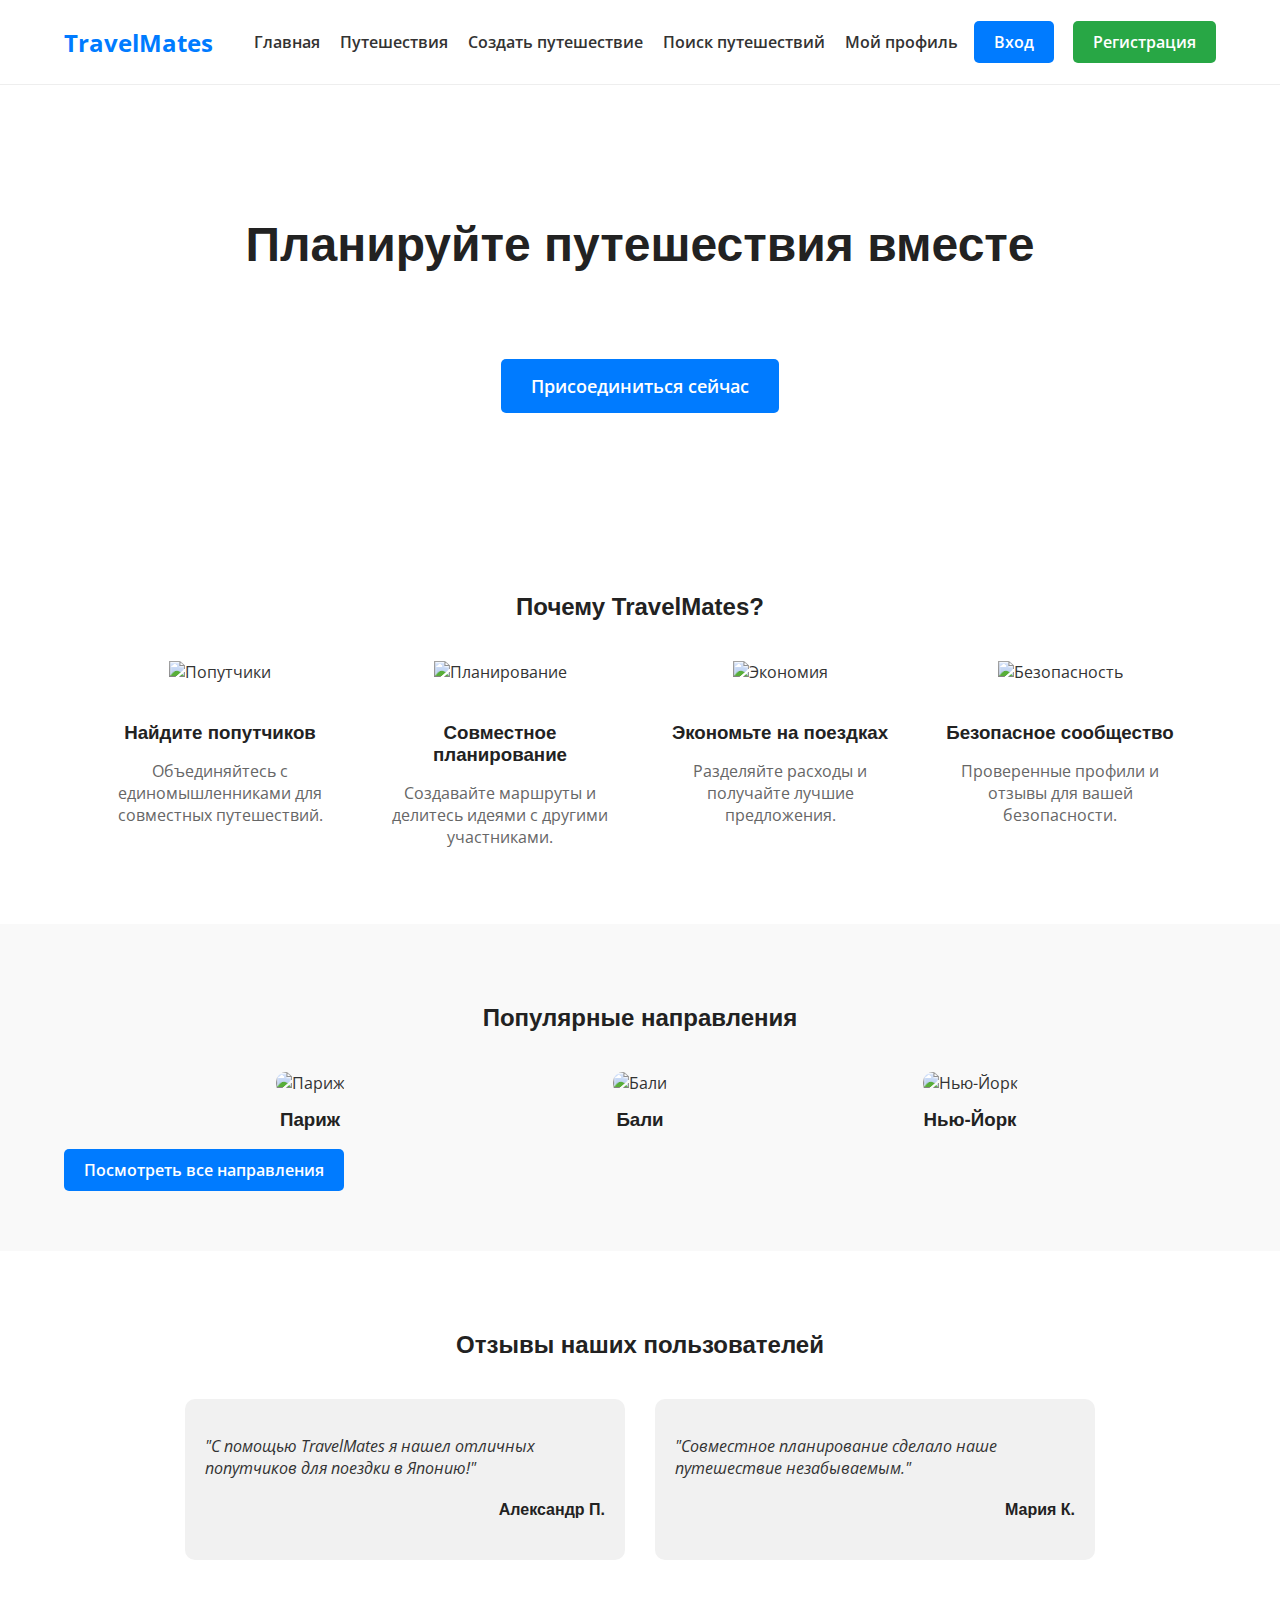
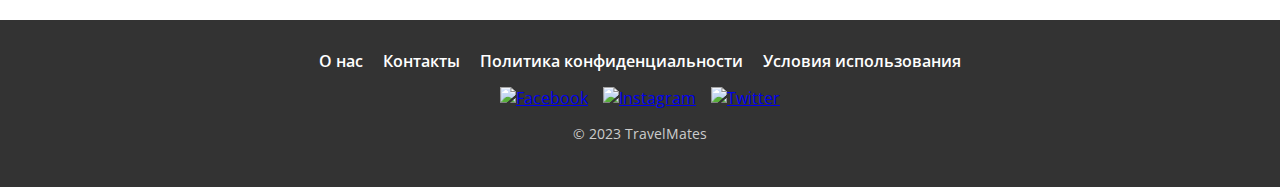
==== index.html @ f7ff38dd "Add files via upload" ====
<!DOCTYPE html>
<html lang="ru">
<head>
    <meta charset="UTF-8">
    <title>Совместное планирование путешествий</title>
    <meta name="viewport" content="width=device-width, initial-scale=1.0">
    <!-- Подключение файла стилей -->
    <link rel="stylesheet" href="styles.css">
    <!-- Подключение Google Fonts -->
    <link rel="preconnect" href="https://fonts.googleapis.com">
    <link rel="preconnect" href="https://fonts.gstatic.com" crossorigin>
    <link href="https://fonts.googleapis.com/css2?family=Open+Sans:wght@400;600&display=swap" rel="stylesheet">
    <link rel="stylesheet" href="/style.css">
</head>
<body>

    <!-- Шапка сайта -->
    <header>
        <div class="container">
            <div class="logo">
                <a href="#">TravelMates</a>
            </div>
            <nav>
                <ul class="nav-menu">
                    <li><a href="index.html">Главная</a></li>
                    <li><a href="trips.html">Путешествия</a></li>
                    <li><a href="trip-planner.html">Создать путешествие</a></li>
                    <li><a href="search-trips.html">Поиск путешествий</a></li>
                    <li><a href="profile.html">Мой профиль</a></li>
                </ul>
            </nav>
            <div class="auth-buttons">
                <a href="#" class="btn" id="login-btn">Вход</a>
                <a href="#" class="btn btn-primary" id="register-btn">Регистрация</a>
            </div>
        </div>
    </header>

    <!-- Геро-секция -->
    <section class="hero">
        <div class="container">
            <h1>Планируйте путешествия вместе</h1>
            <p>Находите попутчиков и создавайте незабываемые маршруты.</p>
            <a href="/trip-planner.html" class="btn btn-large">Присоединиться сейчас</a>
        </div>
    </section>

    <!-- Преимущества -->
    <section class="features">
        <div class="container">
            <h2>Почему TravelMates?</h2>
            <div class="features-list">
                <div class="feature-item">
                    <img src="icons/companions.png" alt="Попутчики">
                    <h3>Найдите попутчиков</h3>
                    <p>Объединяйтесь с единомышленниками для совместных путешествий.</p>
                </div>
                <div class="feature-item">
                    <img src="icons/planning.png" alt="Планирование">
                    <h3>Совместное планирование</h3>
                    <p>Создавайте маршруты и делитесь идеями с другими участниками.</p>
                </div>
                <div class="feature-item">
                    <img src="icons/savings.png" alt="Экономия">
                    <h3>Экономьте на поездках</h3>
                    <p>Разделяйте расходы и получайте лучшие предложения.</p>
                </div>
                <div class="feature-item">
                    <img src="icons/security.png" alt="Безопасность">
                    <h3>Безопасное сообщество</h3>
                    <p>Проверенные профили и отзывы для вашей безопасности.</p>
                </div>
            </div>
        </div>
    </section>

    <!-- Популярные направления -->
    <section class="destinations">
        <div class="container">
            <h2>Популярные направления</h2>
            <div class="destinations-list">
                <!-- Карточки направлений -->
                <div class="destination-item">
                    <img src="images/paris.jpg" alt="Париж">
                    <h3>Париж</h3>
                </div>
                <div class="destination-item">
                    <img src="images/bali.jpg" alt="Бали">
                    <h3>Бали</h3>
                </div>
                <div class="destination-item">
                    <img src="images/newyork.jpg" alt="Нью-Йорк">
                    <h3>Нью-Йорк</h3>
                </div>
                <!-- Добавьте больше карточек по необходимости -->
            </div>
            <a href="/trips.html" class="btn">Посмотреть все направления</a>
        </div>
    </section>

    <!-- Отзывы пользователей -->
    <section class="testimonials">
        <div class="container">
            <h2>Отзывы наших пользователей</h2>
            <div class="testimonials-list">
                <div class="testimonial-item">
                    <p>"С помощью TravelMates я нашел отличных попутчиков для поездки в Японию!"</p>
                    <h4>Александр П.</h4>
                </div>
                <div class="testimonial-item">
                    <p>"Совместное планирование сделало наше путешествие незабываемым."</p>
                    <h4>Мария К.</h4>
                </div>
                <!-- Добавьте больше отзывов по необходимости -->
            </div>
        </div>
    </section>

    <!-- Модальное окно для входа -->
    <div id="login-modal" class="modal">
        <div class="modal-content">
            <span class="close" id="close-login">&times;</span>
            <h2>Вход</h2>
            <form id="login-form">
                <label for="login-email">Электронная почта</label>
                <input type="email" id="login-email" name="email" required>
                
                <label for="login-password">Пароль</label>
                <input type="password" id="login-password" name="password" required>
                
                <button type="submit" class="btn btn-primary">Войти</button>
            </form>
        </div>
    </div>

    <!-- Модальное окно для регистрации -->
    <div id="register-modal" class="modal">
        <div class="modal-content">
            <span class="close" id="close-register">&times;</span>
            <h2>Регистрация</h2>
            <form id="register-form">
                <label for="register-name">Имя</label>
                <input type="text" id="register-name" name="name" required>
                
                <label for="register-email">Электронная почта</label>
                <input type="email" id="register-email" name="email" required>
                
                <label for="register-password">Пароль</label>
                <input type="password" id="register-password" name="password" required>
                
                <button type="submit" class="btn btn-primary">Зарегистрироваться</button>
            </form>
        </div>
    </div>

    <!-- Футер сайта -->
    <footer>
        <div class="container">
            <div class="footer-links">
                <a href="#">О нас</a>
                <a href="#">Контакты</a>
                <a href="#">Политика конфиденциальности</a>
                <a href="#">Условия использования</a>
            </div>
            <div class="social-media">
                <a href="#"><img src="icons/facebook.png" alt="Facebook"></a>
                <a href="#"><img src="icons/instagram.png" alt="Instagram"></a>
                <a href="#"><img src="icons/twitter.png" alt="Twitter"></a>
            </div>
            <p>&copy; 2023 TravelMates</p>
        </div>
    </footer>

    <!-- Подключение JavaScript-файла -->
    <script src="script.js"></script>

</body>
</html>
---- style.css ----
/* Основные стили */

body {
    margin: 0;
    font-family: 'Open Sans', sans-serif;
    color: #333;
}

h1, h2, h3, h4 {
    font-family: 'Montserrat', sans-serif;
    color: #222;
}

.container {
    width: 90%;
    max-width: 1200px;
    margin: 0 auto;
}

/* Шапка */

header {
    background-color: #fff;
    border-bottom: 1px solid #eee;
}

header .container {
    display: flex;
    align-items: center;
    justify-content: space-between;
    padding: 15px 0;
}

.logo a {
    text-decoration: none;
    font-size: 24px;
    font-weight: 700;
    color: #007BFF;
}

.nav-menu {
    list-style: none;
    display: flex;
    gap: 20px;
}

.nav-menu li a {
    text-decoration: none;
    color: #333;
    font-weight: 600;
}

.auth-buttons .btn {
    margin-left: 15px;
}

/* Кнопки */

.btn {
    display: inline-block;
    text-decoration: none;
    padding: 10px 20px;
    background-color: #007BFF;
    color: #fff;
    border-radius: 5px;
    font-weight: 600;
    transition: background-color 0.3s;
}

.btn:hover {
    background-color: #0056b3;
}

.btn-primary {
    background-color: #28a745;
}

.btn-primary:hover {
    background-color: #218838;
}

.btn-large {
    padding: 15px 30px;
    font-size: 18px;
}

/* Геро-секция */

.hero {
    background-image: url('images/hero.jpg');
    background-size: cover;
    background-position: center;
    color: #fff;
    text-align: center;
    padding: 100px 0;
}

.hero h1 {
    font-size: 48px;
    margin-bottom: 20px;
}

.hero p {
    font-size: 24px;
    margin-bottom: 30px;
}

/* Преимущества */

.features {
    padding: 60px 0;
    text-align: center;
}

.features h2 {
    margin-bottom: 40px;
}

.features-list {
    display: flex;
    flex-wrap: wrap;
    justify-content: center;
    gap: 30px;
}

.feature-item {
    width: 250px;
}

.feature-item img {
    width: 80px;
    margin-bottom: 20px;
}

.feature-item h3 {
    margin-bottom: 15px;
}

.feature-item p {
    color: #666;
}

/* Популярные направления */

.destinations {
    padding: 60px 0;
    background-color: #f9f9f9;
}

.destinations h2 {
    text-align: center;
    margin-bottom: 40px;
}

.destinations-list {
    display: flex;
    flex-wrap: wrap;
    justify-content: center;
    gap: 30px;
}

.destination-item {
    width: 300px;
    text-align: center;
}

.destination-item img {
    width: 100%;
    border-radius: 10px;
}

.destination-item h3 {
    margin-top: 15px;
}

/* Отзывы */

.testimonials {
    padding: 60px 0;
}

.testimonials h2 {
    text-align: center;
    margin-bottom: 40px;
}

.testimonials-list {
    display: flex;
    flex-wrap: wrap;
    justify-content: center;
    gap: 30px;
}

.testimonial-item {
    width: 400px;
    background-color: #f1f1f1;
    padding: 20px;
    border-radius: 10px;
}

.testimonial-item p {
    font-style: italic;
    margin-bottom: 15px;
}

.testimonial-item h4 {
    text-align: right;
    font-weight: 600;
}

/* Футер */

footer {
    background-color: #333;
    color: #fff;
    padding: 30px 0;
}

.footer-links {
    display: flex;
    justify-content: center;
    gap: 20px;
    margin-bottom: 15px;
}

.footer-links a {
    color: #fff;
    text-decoration: none;
    font-weight: 600;
}

.social-media {
    display: flex;
    justify-content: center;
    gap: 15px;
    margin-bottom: 15px;
}

.social-media a img {
    width: 24px;
}

footer p {
    text-align: center;
    font-size: 14px;
    color: #ccc;
}

/* Адаптивность */

@media (max-width: 768px) {
    .nav-menu {
        display: none;
    }

    header .container {
        justify-content: space-between;
    }

    .features-list, .destinations-list, .testimonials-list {
        flex-direction: column;
        align-items: center;
    }

    .feature-item, .destination-item, .testimonial-item {
        width: 100%;
    }
}


/* Модальные окна */
.modal {
    display: none; /* Скрыто по умолчанию */
    position: fixed; /* Остаётся на месте */
    z-index: 1000; /* Расположено над другими элементами */
    left: 0;
    top: 0;
    width: 100%; /* Полная ширина */
    height: 100%; /* Полная высота */
    overflow: auto; /* Включает прокрутку при необходимости */
    background-color: rgba(0,0,0,0.5); /* Полупрозрачный фон */
}

.modal-content {
    background-color: #fefefe;
    margin: 10% auto; /* 10% от верхнего края и центрирование по горизонтали */
    padding: 20px;
    border: 1px solid #888;
    width: 90%;
    max-width: 500px; /* Максимальная ширина модального окна */
    border-radius: 10px;
    position: relative;
}

.close {
    color: #aaa;
    position: absolute;
    right: 15px;
    top: 15px;
    font-size: 28px;
    font-weight: bold;
    cursor: pointer;
}

.close:hover,
.close:focus {
    color: #000;
    text-decoration: none;
}

.modal h2 {
    margin-top: 0;
}

.modal label {
    display: block;
    margin-top: 15px;
    font-weight: 600;
}

.modal input {
    width: 100%;
    padding: 10px;
    margin-top: 5px;
    border: 1px solid #ccc;
    border-radius: 5px;
}

.modal button {
    margin-top: 20px;
    width: 100%;
}

/* Адаптивность для мобильных устройств */
@media (max-width: 600px) {
    .modal-content {
        margin: 20% auto;
    }
}

/* Стили для страницы профиля */

/* Структура профиля */
.profile-header {
    display: flex;
    flex-wrap: wrap;
    align-items: center;
    margin-top: 30px;
}

.profile-avatar {
    position: relative;
    margin-right: 30px;
}

.profile-avatar img {
    width: 150px;
    height: 150px;
    border-radius: 50%;
    object-fit: cover;
}

#edit-avatar-btn {
    position: absolute;
    bottom: 0;
    left: 0;
    transform: translateY(50%);
    font-size: 12px;
    padding: 5px 10px;
}

.profile-info {
    flex: 1;
}

.profile-info h1 {
    margin-top: 0;
    font-size: 32px;
}

.profile-description {
    margin-top: 15px;
    color: #666;
}

#edit-profile-btn {
    margin-top: 20px;
}

/* Стили для списка путешествий */
.profile-trips {
    margin-top: 50px;
}

.profile-trips h2 {
    margin-bottom: 20px;
    font-size: 28px;
}

.trips-list {
    display: flex;
    flex-wrap: wrap;
    gap: 30px;
}

.trip-item {
    width: calc(50% - 15px);
    background-color: #f9f9f9;
    border-radius: 10px;
    overflow: hidden;
    display: flex;
}

.trip-item img {
    width: 150px;
    height: 150px;
    object-fit: cover;
}

.trip-info {
    padding: 15px;
    flex: 1;
}

.trip-info h3 {
    margin-top: 0;
}

.trip-info p {
    margin: 10px 0;
    color: #666;
}

.trip-info .btn {
    margin-top: 10px;
}

/* Адаптивность */
@media (max-width: 768px) {
    .profile-header {
        flex-direction: column;
        align-items: center;
    }

    .profile-avatar {
        margin-right: 0;
        margin-bottom: 20px;
    }

    .profile-info {
        text-align: center;
    }

    .trips-list {
        flex-direction: column;
    }

    .trip-item {
        width: 100%;
    }
}

/* Стили для страницы планирования путешествия */

.trip-form {
    margin-top: 30px;
    background-color: #f9f9f9;
    padding: 20px;
    border-radius: 10px;
    box-shadow: 0 2px 4px rgba(0, 0, 0, 0.1);
}

.trip-form label {
    display: block;
    margin-top: 15px;
    font-weight: 600;
}

.trip-form input,
.trip-form textarea,
.trip-form select {
    width: 100%;
    padding: 10px;
    margin-top: 5px;
    border: 1px solid #ccc;
    border-radius: 5px;
    font-size: 16px;
}

.trip-form input[type="date"] {
    font-family: inherit;
}

.trip-form textarea {
    resize: vertical;
}

.trip-form .trip-dates {
    display: flex;
    gap: 20px;
    margin-top: 15px;
}

.trip-form .trip-dates div {
    flex: 1;
}

.trip-form button {
    margin-top: 20px;
    width: 100%;
    background-color: #28a745;
    color: #fff;
    padding: 15px;
    border: none;
    border-radius: 5px;
    font-size: 18px;
    cursor: pointer;
    transition: background-color 0.3s ease;
}

.trip-form button:hover {
    background-color: #218838;
}

/* Стили для страницы списка путешествий */

.filters {
    margin-top: 20px;
    display: flex;
    gap: 20px;
    flex-wrap: wrap;
}

.filter-item {
    flex: 1;
    min-width: 200px;
}

.filters label {
    display: block;
    margin-bottom: 5px;
    font-weight: 600;
}

.filters input,
.filters select {
    width: 100%;
    padding: 10px;
    border: 1px solid #ccc;
    border-radius: 5px;
    font-size: 16px;
}

.trips-list {
    margin-top: 30px;
    display: flex;
    flex-wrap: wrap;
    gap: 20px;
}

.trip-item {
    width: calc(50% - 10px);
    background-color: #f9f9f9;
    border-radius: 10px;
    overflow: hidden;
    box-shadow: 0 2px 4px rgba(0, 0, 0, 0.1);
}

.trip-item img {
    width: 100%;
    height: 150px;
    object-fit: cover;
}

.trip-info {
    padding: 15px;
}

.trip-info h3 {
    margin-top: 0;
}

.trip-info p {
    margin: 10px 0;
    color: #666;
}

.trip-info .btn {
    margin-top: 10px;
}

/* Адаптивность */
@media (max-width: 768px) {
    .filters {
        flex-direction: column;
    }

    .trips-list {
        flex-direction: column;
    }

    .trip-item {
        width: 100%;
    }
}

/* Стили для страницы деталей путешествия */

.trip-detail {
    margin-top: 30px;
}

.trip-detail h1 {
    margin-bottom: 20px;
}

.trip-info {
    display: flex;
    flex-wrap: wrap;
    gap: 20px;
}

.trip-info img {
    width: 100%;
    max-width: 400px;
    border-radius: 10px;
}

.trip-meta {
    flex: 1;
    font-size: 16px;
}

.trip-meta p {
    margin: 10px 0;
}

.trip-description {
    margin-top: 30px;
}

.trip-description h2 {
    margin-top: 20px;
}

.trip-description p, .trip-description ul {
    margin-top: 10px;
    line-height: 1.6;
}

.trip-description ul {
    list-style-type: disc;
    padding-left: 20px;
}

#join-trip-btn {
    margin-top: 30px;
    width: 100%;
    max-width: 300px;
}

.trip-participants {
    margin-top: 50px;
}

.participants-list {
    display: flex;
    flex-wrap: wrap;
    gap: 20px;
}

.participant-item {
    text-align: center;
}

.participant-item img {
    width: 100px;
    height: 100px;
    border-radius: 50%;
    object-fit: cover;
}

.participant-item p {
    margin-top: 10px;
    font-weight: 600;
}

/* Адаптивность */
@media (max-width: 768px) {
    .trip-info {
        flex-direction: column;
    }

    #join-trip-btn {
        width: 100%;
    }
}

/* Стили для страницы поиска путешествий */

.search-bar {
    display: flex;
    gap: 10px;
    margin-top: 20px;
}

.search-bar input {
    flex: 1;
    padding: 10px;
    border: 1px solid #ccc;
    border-radius: 5px;
    font-size: 16px;
}

.filters {
    margin-top: 20px;
    display: flex;
    gap: 20px;
    flex-wrap: wrap;
}

.filter-item {
    flex: 1;
    min-width: 200px;
}

.filters label {
    display: block;
    margin-bottom: 5px;
    font-weight: 600;
}

.filters input,
.filters select {
    width: 100%;
    padding: 10px;
    border: 1px solid #ccc;
    border-radius: 5px;
    font-size: 16px;
}

.search-results {
    margin-top: 30px;
}

.search-results h2 {
    margin-bottom: 20px;
}

.trips-list {
    display: flex;
    flex-wrap: wrap;
    gap: 20px;
}

.trip-item {
    width: calc(50% - 10px);
    background-color: #f9f9f9;
    border-radius: 10px;
    overflow: hidden;
    box-shadow: 0 2px 4px rgba(0, 0, 0, 0.1);
}

.trip-item img {
    width: 100%;
    height: 150px;
    object-fit: cover;
}

.trip-info {
    padding: 15px;
}

.trip-info h3 {
    margin-top: 0;
}

.trip-info p {
    margin: 10px 0;
    color: #666;
}

.trip-info .btn {
    margin-top: 10px;
}

/* Адаптивность */
@media (max-width: 768px) {
    .search-bar {
        flex-direction: column;
    }

    .filters {
        flex-direction: column;
    }

    .trips-list {
        flex-direction: column;
    }

    .trip-item {
        width: 100%;
    }
}
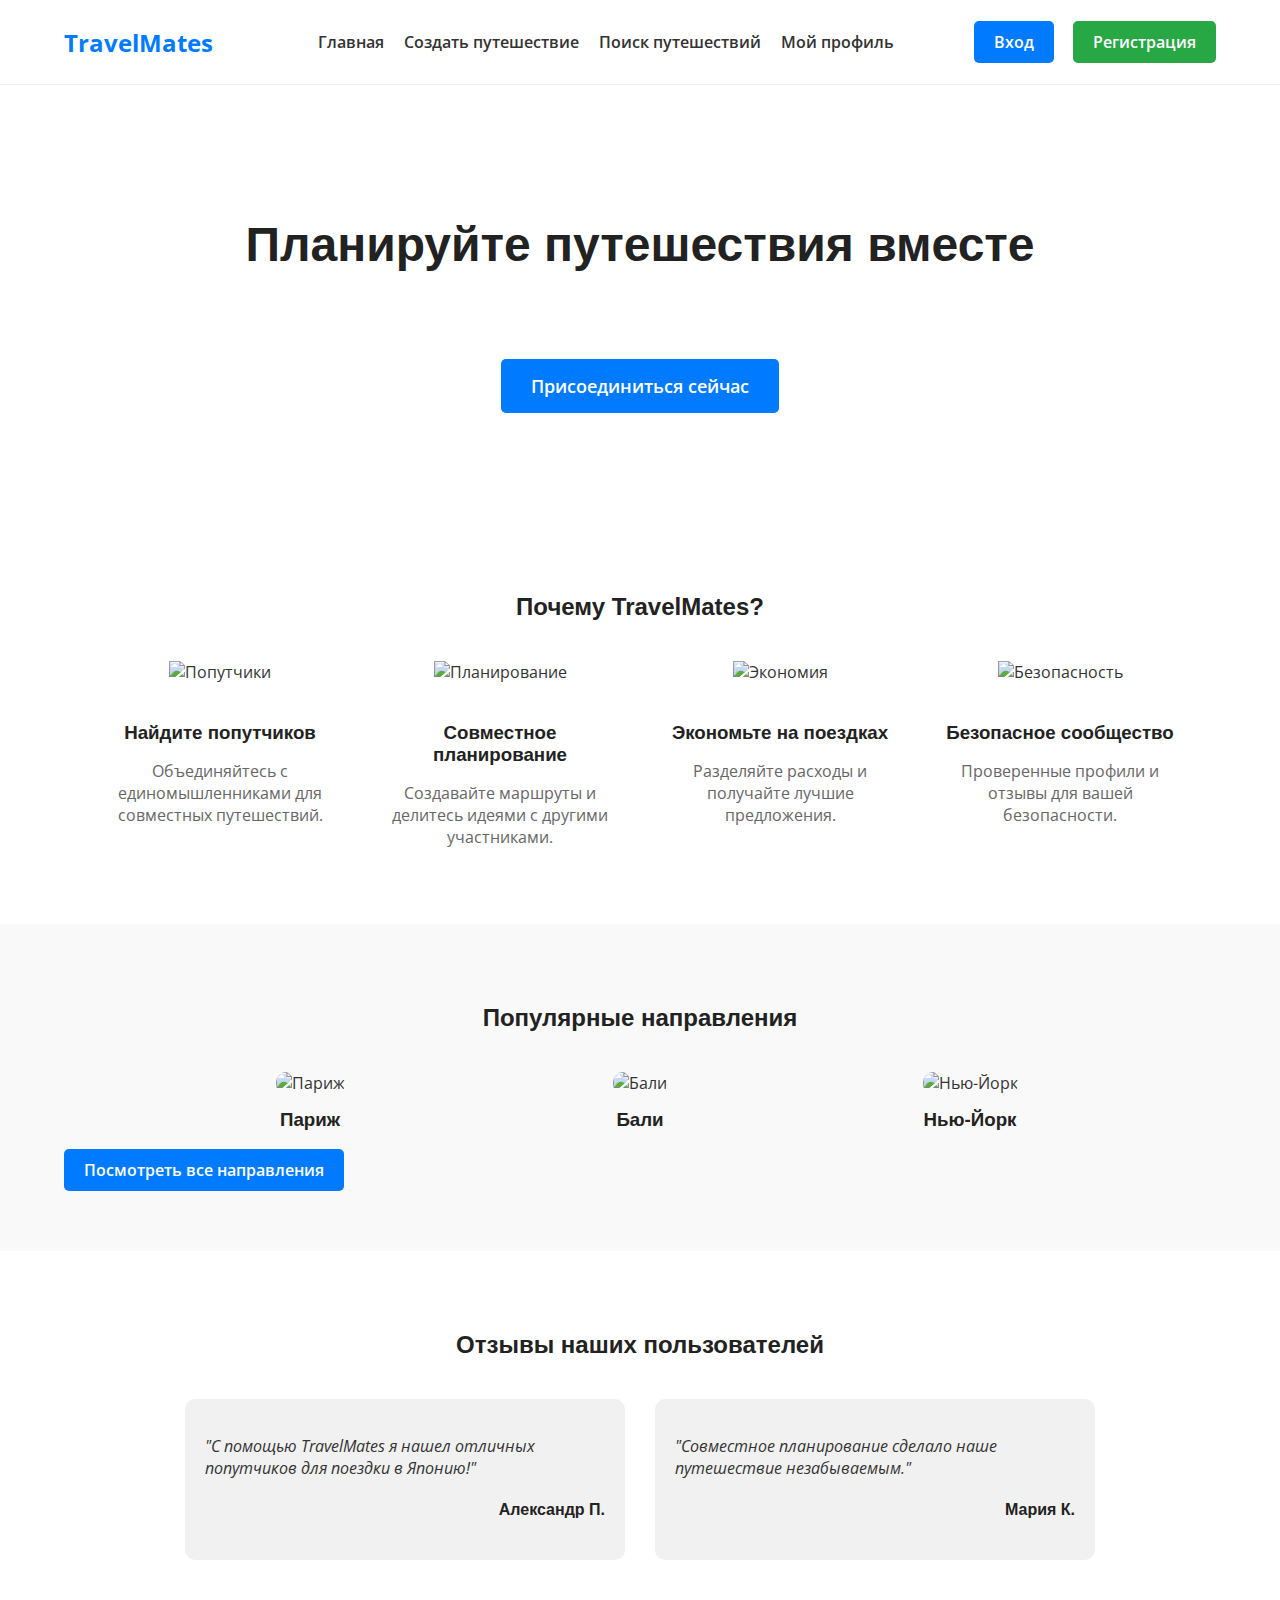
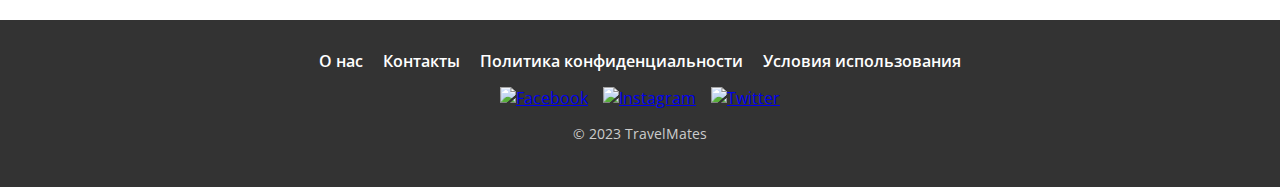
==== commit 15bd403e: "Update index.html" ====
--- a/index.html
+++ b/index.html
@@ -10,7 +10,7 @@
     <link rel="preconnect" href="https://fonts.googleapis.com">
     <link rel="preconnect" href="https://fonts.gstatic.com" crossorigin>
     <link href="https://fonts.googleapis.com/css2?family=Open+Sans:wght@400;600&display=swap" rel="stylesheet">
-    <link rel="stylesheet" href="/style.css">
+    <link rel="stylesheet" href="style.css">
 </head>
 <body>
 
@@ -23,7 +23,7 @@
             <nav>
                 <ul class="nav-menu">
                     <li><a href="index.html">Главная</a></li>
-                    <li><a href="trips.html">Путешествия</a></li>
+                    <!-- <li><a href="trips.html">Путешествия</a></li> -->
                     <li><a href="trip-planner.html">Создать путешествие</a></li>
                     <li><a href="search-trips.html">Поиск путешествий</a></li>
                     <li><a href="profile.html">Мой профиль</a></li>
@@ -41,7 +41,7 @@
         <div class="container">
             <h1>Планируйте путешествия вместе</h1>
             <p>Находите попутчиков и создавайте незабываемые маршруты.</p>
-            <a href="/trip-planner.html" class="btn btn-large">Присоединиться сейчас</a>
+            <a href="trip-planner.html" class="btn btn-large">Присоединиться сейчас</a>
         </div>
     </section>
 
@@ -94,7 +94,7 @@
                 </div>
                 <!-- Добавьте больше карточек по необходимости -->
             </div>
-            <a href="/trips.html" class="btn">Посмотреть все направления</a>
+            <a href="trips.html" class="btn">Посмотреть все направления</a>
         </div>
     </section>
 
